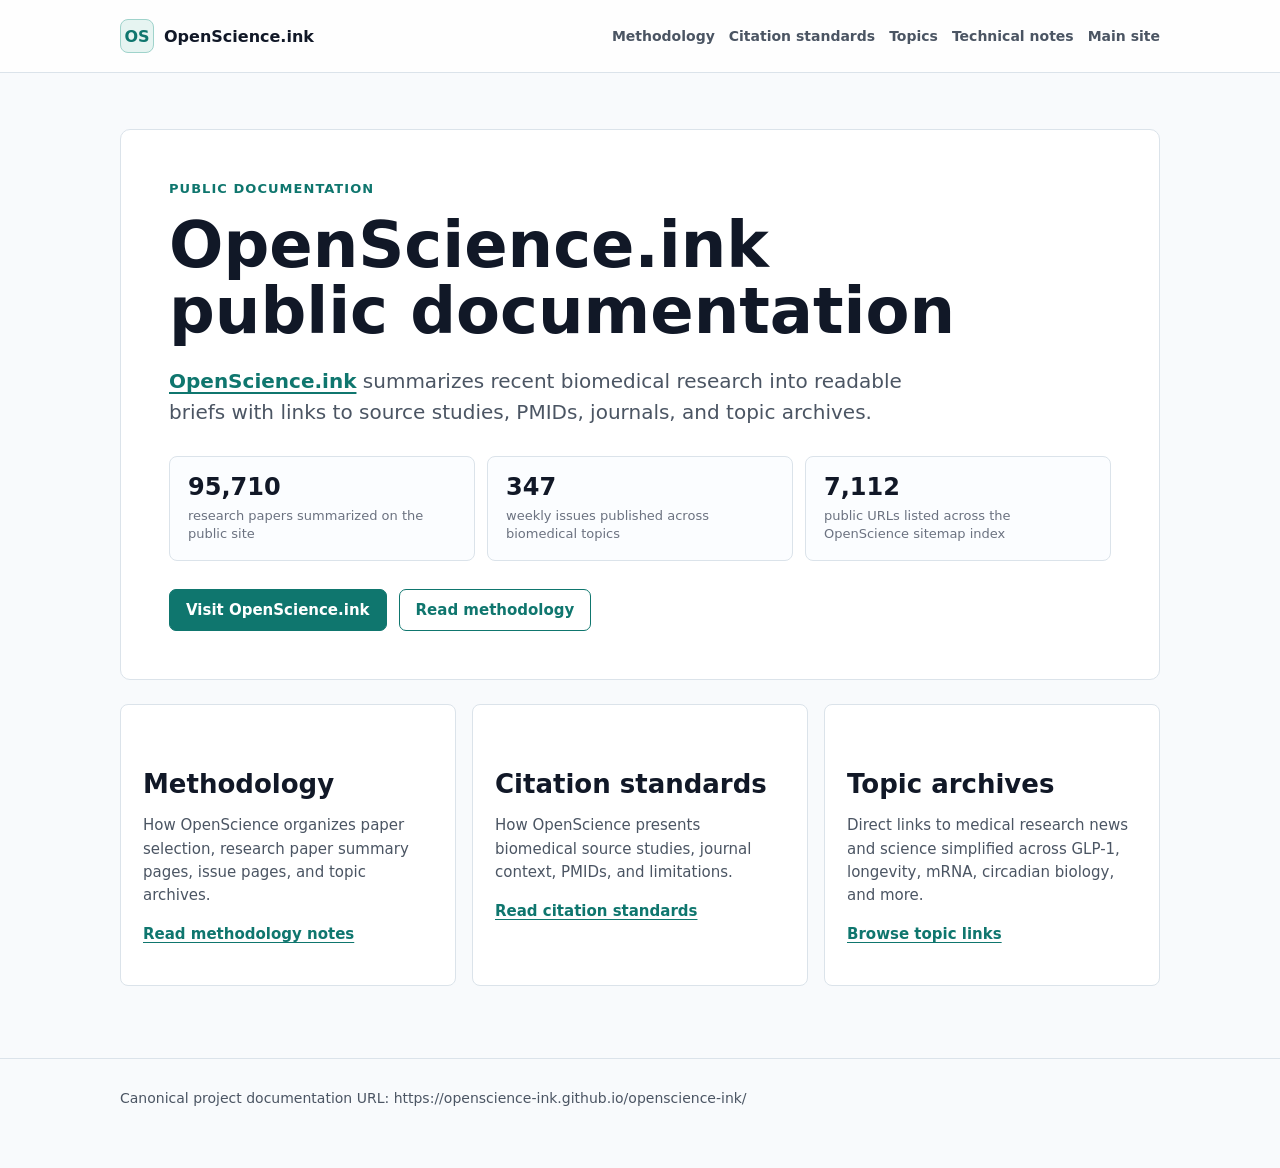
==== openscience-ink/index.html @ 2d39fa1c "Add OpenScience Pages documentation site" ====
<!doctype html>
<html lang="en">
  <head>
    <meta charset="utf-8">
    <meta name="viewport" content="width=device-width, initial-scale=1">
    <meta name="robots" content="index, follow">
    <title>OpenScience.ink | Cited Biomedical Research News, Simplified</title>
    <meta name="description" content="Public documentation for OpenScience.ink, a cited biomedical research news and research paper summary project.">
    <link rel="canonical" href="https://openscience-ink.github.io/openscience-ink/">
    <link rel="stylesheet" href="/assets/styles.css">
    <script type="application/ld+json">
      {
        "@context": "https://schema.org",
        "@graph": [
          {
            "@type": "Organization",
            "@id": "https://openscience.ink/#organization",
            "name": "OpenScience.ink",
            "url": "https://openscience.ink",
            "logo": "https://openscience.ink/logos/favicons/openscience-600.png",
            "sameAs": [
              "https://github.com/OpenScience-ink",
              "https://openscience-ink.github.io/openscience-ink/"
            ]
          },
          {
            "@type": "WebSite",
            "@id": "https://openscience.ink/#website",
            "name": "OpenScience.ink",
            "url": "https://openscience.ink",
            "publisher": {
              "@id": "https://openscience.ink/#organization"
            }
          }
        ]
      }
    </script>
  </head>
  <body>
    <header class="topbar">
      <div class="site-shell topbar-inner">
        <a class="brand" href="/openscience-ink/">
          <span class="brand-mark">OS</span>
          <span>OpenScience.ink</span>
        </a>
        <nav class="nav" aria-label="Primary">
          <a href="/openscience-ink/methodology/">Methodology</a>
          <a href="/openscience-ink/citation-standards/">Citation standards</a>
          <a href="/openscience-ink/topics/">Topics</a>
          <a href="/openscience-ink/technical-notes/">Technical notes</a>
          <a href="https://openscience.ink">Main site</a>
        </nav>
      </div>
    </header>
    <main>
      <div class="site-shell">
        <section class="hero">
          <p class="eyebrow">Public documentation</p>
          <h1>OpenScience.ink public documentation</h1>
          <p class="lead">
            <a href="https://openscience.ink">OpenScience.ink</a> summarizes recent biomedical research into readable briefs with
            links to source studies, PMIDs, journals, and topic archives.
          </p>
          <div class="stat-row" aria-label="OpenScience public surface">
            <div class="stat">
              <strong>95,710</strong>
              <span>research papers summarized on the public site</span>
            </div>
            <div class="stat">
              <strong>347</strong>
              <span>weekly issues published across biomedical topics</span>
            </div>
            <div class="stat">
              <strong>7,112</strong>
              <span>public URLs listed across the OpenScience sitemap index</span>
            </div>
          </div>
          <div class="actions">
            <a class="button" href="https://openscience.ink">Visit OpenScience.ink</a>
            <a class="button button-secondary" href="/openscience-ink/methodology/">Read methodology</a>
          </div>
        </section>

        <section class="grid" aria-label="Documentation sections">
          <article class="card">
            <h2>Methodology</h2>
            <p>How OpenScience organizes paper selection, research paper summary pages, issue pages, and topic archives.</p>
            <p><a href="/openscience-ink/methodology/">Read methodology notes</a></p>
          </article>
          <article class="card">
            <h2>Citation standards</h2>
            <p>How OpenScience presents biomedical source studies, journal context, PMIDs, and limitations.</p>
            <p><a href="/openscience-ink/citation-standards/">Read citation standards</a></p>
          </article>
          <article class="card">
            <h2>Topic archives</h2>
            <p>Direct links to medical research news and science simplified across GLP-1, longevity, mRNA, circadian biology, and more.</p>
            <p><a href="/openscience-ink/topics/">Browse topic links</a></p>
          </article>
        </section>
      </div>
    </main>
    <footer>
      <div class="site-shell">
        <p>Canonical project documentation URL: https://openscience-ink.github.io/openscience-ink/</p>
      </div>
    </footer>
  </body>
</html>
---- assets/styles.css ----
:root {
  color-scheme: light;
  --bg: #f8fafc;
  --panel: #ffffff;
  --ink: #111827;
  --muted: #4b5563;
  --subtle: #6b7280;
  --line: #dbe3ea;
  --accent: #0f766e;
  --accent-soft: #e6f4f1;
  --code: #eef4f7;
  font-family: Inter, ui-sans-serif, system-ui, -apple-system, BlinkMacSystemFont, "Segoe UI", sans-serif;
}

* {
  box-sizing: border-box;
}

body {
  margin: 0;
  background: var(--bg);
  color: var(--ink);
}

a {
  color: var(--accent);
  font-weight: 650;
  text-decoration-thickness: 0.08em;
  text-underline-offset: 0.18em;
}

.site-shell {
  width: min(1040px, calc(100vw - 40px));
  margin: 0 auto;
}

.topbar {
  border-bottom: 1px solid var(--line);
  background: rgba(255, 255, 255, 0.82);
}

.topbar-inner {
  display: flex;
  align-items: center;
  justify-content: space-between;
  gap: 20px;
  min-height: 72px;
}

.brand {
  display: inline-flex;
  align-items: center;
  gap: 10px;
  color: var(--ink);
  font-weight: 800;
  text-decoration: none;
}

.brand-mark {
  display: inline-grid;
  place-items: center;
  width: 34px;
  height: 34px;
  border: 1px solid #9fd3cb;
  border-radius: 8px;
  background: var(--accent-soft);
  color: var(--accent);
  font-size: 16px;
  letter-spacing: 0;
}

.nav {
  display: flex;
  flex-wrap: wrap;
  justify-content: flex-end;
  gap: 14px;
  font-size: 14px;
}

.nav a {
  color: var(--muted);
  font-weight: 650;
  text-decoration: none;
}

.nav a:hover {
  color: var(--accent);
}

main {
  padding: 56px 0 72px;
}

.hero {
  padding: 48px;
  border: 1px solid var(--line);
  border-radius: 10px;
  background: var(--panel);
}

.eyebrow {
  margin: 0 0 14px;
  color: var(--accent);
  font-size: 13px;
  font-weight: 800;
  letter-spacing: 0.08em;
  text-transform: uppercase;
}

h1 {
  max-width: 820px;
  margin: 0;
  font-size: clamp(34px, 6vw, 64px);
  line-height: 1.02;
  letter-spacing: 0;
}

h2 {
  margin: 42px 0 14px;
  font-size: 26px;
  line-height: 1.2;
  letter-spacing: 0;
}

h3 {
  margin: 24px 0 8px;
  font-size: 18px;
  line-height: 1.3;
  letter-spacing: 0;
}

p {
  max-width: 760px;
  margin: 0 0 16px;
  color: var(--muted);
  font-size: 17px;
  line-height: 1.65;
}

.lead {
  margin-top: 22px;
  font-size: 20px;
  line-height: 1.55;
}

.actions {
  display: flex;
  flex-wrap: wrap;
  gap: 12px;
  margin-top: 28px;
}

.button {
  display: inline-flex;
  align-items: center;
  min-height: 42px;
  padding: 0 16px;
  border: 1px solid var(--accent);
  border-radius: 7px;
  background: var(--accent);
  color: #ffffff;
  font-size: 15px;
  font-weight: 750;
  text-decoration: none;
}

.button-secondary {
  background: #ffffff;
  color: var(--accent);
}

.grid {
  display: grid;
  grid-template-columns: repeat(3, minmax(0, 1fr));
  gap: 16px;
  margin-top: 24px;
}

.card {
  min-height: 176px;
  padding: 22px;
  border: 1px solid var(--line);
  border-radius: 8px;
  background: var(--panel);
}

.card p,
.note p {
  font-size: 15px;
  line-height: 1.55;
}

.stat-row {
  display: grid;
  grid-template-columns: repeat(3, minmax(0, 1fr));
  gap: 12px;
  margin-top: 28px;
}

.stat {
  padding: 18px;
  border: 1px solid var(--line);
  border-radius: 8px;
  background: #fbfdff;
}

.stat strong {
  display: block;
  color: var(--ink);
  font-size: 24px;
  line-height: 1;
}

.stat span {
  display: block;
  margin-top: 8px;
  color: var(--subtle);
  font-size: 13px;
  line-height: 1.35;
}

.content {
  display: grid;
  grid-template-columns: minmax(0, 1fr) 280px;
  gap: 32px;
  align-items: start;
}

.article {
  padding: 42px;
  border: 1px solid var(--line);
  border-radius: 10px;
  background: var(--panel);
}

.sidebar {
  position: sticky;
  top: 24px;
  padding: 22px;
  border: 1px solid var(--line);
  border-radius: 8px;
  background: var(--panel);
}

.sidebar ul,
.article ul,
.topic-list {
  padding-left: 20px;
}

.sidebar li,
.article li,
.topic-list li {
  margin: 10px 0;
  color: var(--muted);
  line-height: 1.55;
}

.topic-list {
  display: grid;
  grid-template-columns: repeat(2, minmax(0, 1fr));
  gap: 12px 24px;
  padding-left: 20px;
}

.note {
  margin-top: 28px;
  padding: 18px;
  border: 1px solid #bfdbfe;
  border-radius: 8px;
  background: #eff6ff;
}

code {
  padding: 2px 5px;
  border-radius: 4px;
  background: var(--code);
  color: #1f2937;
  font-size: 0.92em;
}

footer {
  border-top: 1px solid var(--line);
  padding: 28px 0 42px;
  color: var(--subtle);
  font-size: 14px;
}

footer p {
  font-size: 14px;
}

@media (max-width: 780px) {
  .topbar-inner {
    align-items: flex-start;
    flex-direction: column;
    padding: 18px 0;
  }

  .nav {
    justify-content: flex-start;
  }

  main {
    padding: 28px 0 52px;
  }

  .hero,
  .article {
    padding: 28px;
  }

  .grid,
  .stat-row,
  .content,
  .topic-list {
    grid-template-columns: 1fr;
  }

  .sidebar {
    position: static;
  }
}
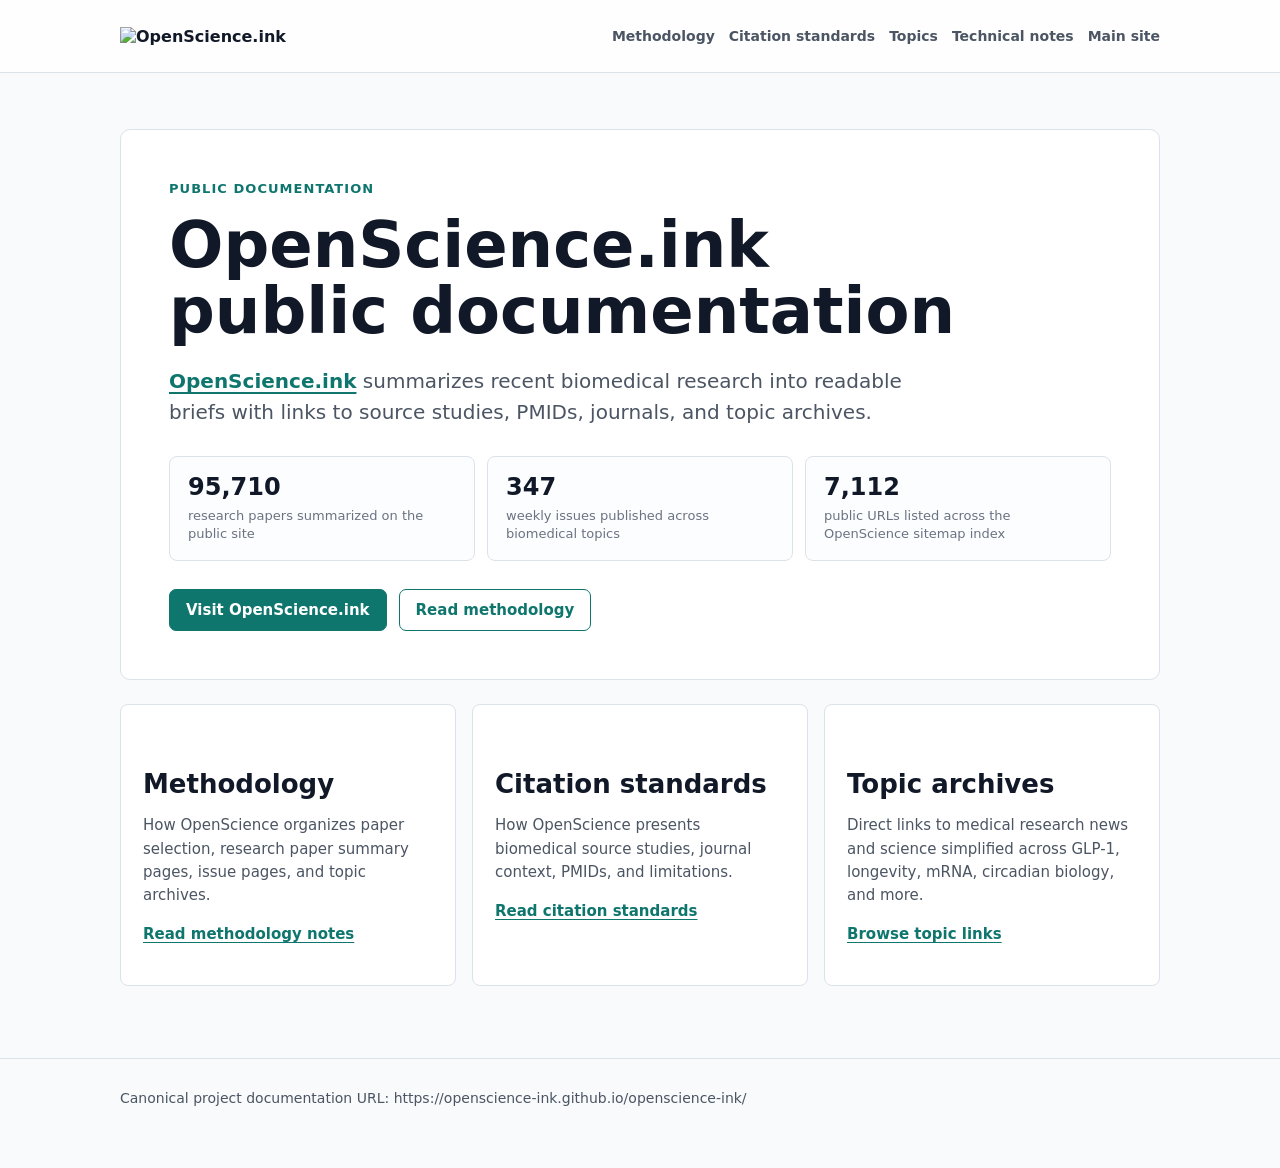
==== commit d83138fa: "Use OpenScience wordmark in Pages header" ====
--- a/openscience-ink/index.html
+++ b/openscience-ink/index.html
@@ -40,8 +40,7 @@
     <header class="topbar">
       <div class="site-shell topbar-inner">
         <a class="brand" href="/openscience-ink/">
-          <span class="brand-mark">OS</span>
-          <span>OpenScience.ink</span>
+          <img class="brand-logo" src="https://openscience.ink/logos/logo-full.svg" alt="OpenScience.ink">
         </a>
         <nav class="nav" aria-label="Primary">
           <a href="/openscience-ink/methodology/">Methodology</a>
--- a/assets/styles.css
+++ b/assets/styles.css
@@ -56,6 +56,12 @@
   text-decoration: none;
 }
 
+.brand-logo {
+  display: block;
+  width: 190px;
+  height: auto;
+}
+
 .brand-mark {
   display: inline-grid;
   place-items: center;
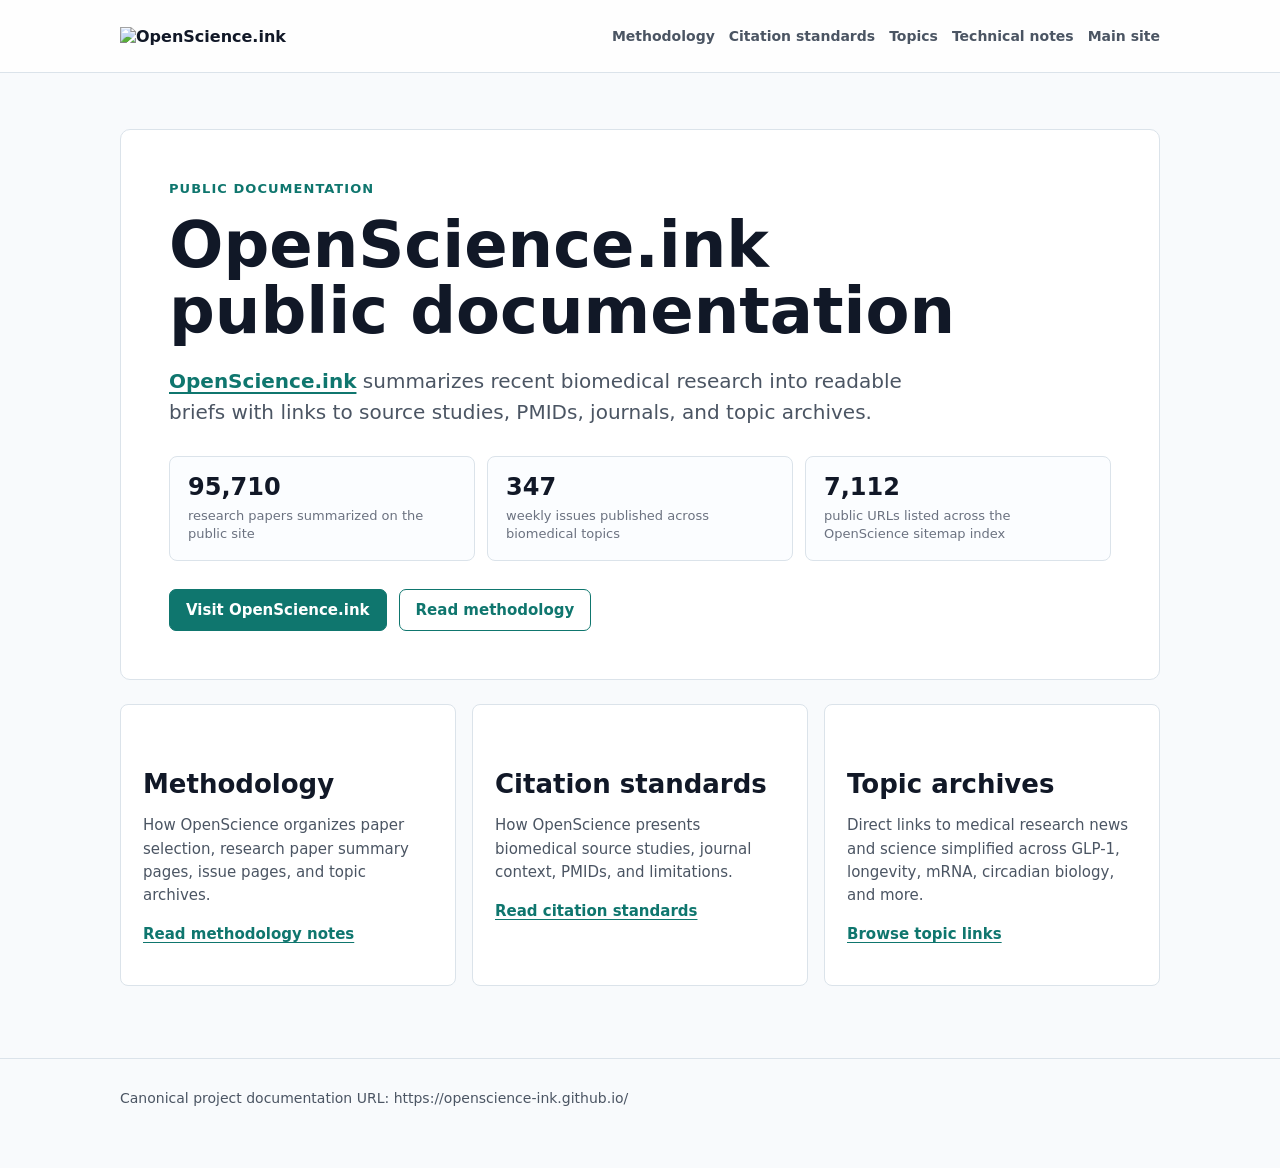
==== commit e2424195: "Make GitHub Pages root canonical" ====
--- a/openscience-ink/index.html
+++ b/openscience-ink/index.html
@@ -3,106 +3,21 @@
   <head>
     <meta charset="utf-8">
     <meta name="viewport" content="width=device-width, initial-scale=1">
-    <meta name="robots" content="index, follow">
-    <title>OpenScience.ink | Cited Biomedical Research News, Simplified</title>
-    <meta name="description" content="Public documentation for OpenScience.ink, a cited biomedical research news and research paper summary project.">
-    <link rel="canonical" href="https://openscience-ink.github.io/openscience-ink/">
+    <meta name="robots" content="noindex, follow">
+    <meta http-equiv="refresh" content="0; url=/">
+    <title>OpenScience.ink Documentation Moved</title>
+    <link rel="canonical" href="https://openscience-ink.github.io/">
+    <link rel="icon" href="https://openscience.ink/favicon.ico">
     <link rel="stylesheet" href="/assets/styles.css">
-    <script type="application/ld+json">
-      {
-        "@context": "https://schema.org",
-        "@graph": [
-          {
-            "@type": "Organization",
-            "@id": "https://openscience.ink/#organization",
-            "name": "OpenScience.ink",
-            "url": "https://openscience.ink",
-            "logo": "https://openscience.ink/logos/favicons/openscience-600.png",
-            "sameAs": [
-              "https://github.com/OpenScience-ink",
-              "https://openscience-ink.github.io/openscience-ink/"
-            ]
-          },
-          {
-            "@type": "WebSite",
-            "@id": "https://openscience.ink/#website",
-            "name": "OpenScience.ink",
-            "url": "https://openscience.ink",
-            "publisher": {
-              "@id": "https://openscience.ink/#organization"
-            }
-          }
-        ]
-      }
-    </script>
   </head>
   <body>
-    <header class="topbar">
-      <div class="site-shell topbar-inner">
-        <a class="brand" href="/openscience-ink/">
-          <img class="brand-logo" src="https://openscience.ink/logos/logo-full.svg" alt="OpenScience.ink">
-        </a>
-        <nav class="nav" aria-label="Primary">
-          <a href="/openscience-ink/methodology/">Methodology</a>
-          <a href="/openscience-ink/citation-standards/">Citation standards</a>
-          <a href="/openscience-ink/topics/">Topics</a>
-          <a href="/openscience-ink/technical-notes/">Technical notes</a>
-          <a href="https://openscience.ink">Main site</a>
-        </nav>
-      </div>
-    </header>
     <main>
-      <div class="site-shell">
-        <section class="hero">
-          <p class="eyebrow">Public documentation</p>
-          <h1>OpenScience.ink public documentation</h1>
-          <p class="lead">
-            <a href="https://openscience.ink">OpenScience.ink</a> summarizes recent biomedical research into readable briefs with
-            links to source studies, PMIDs, journals, and topic archives.
-          </p>
-          <div class="stat-row" aria-label="OpenScience public surface">
-            <div class="stat">
-              <strong>95,710</strong>
-              <span>research papers summarized on the public site</span>
-            </div>
-            <div class="stat">
-              <strong>347</strong>
-              <span>weekly issues published across biomedical topics</span>
-            </div>
-            <div class="stat">
-              <strong>7,112</strong>
-              <span>public URLs listed across the OpenScience sitemap index</span>
-            </div>
-          </div>
-          <div class="actions">
-            <a class="button" href="https://openscience.ink">Visit OpenScience.ink</a>
-            <a class="button button-secondary" href="/openscience-ink/methodology/">Read methodology</a>
-          </div>
-        </section>
-
-        <section class="grid" aria-label="Documentation sections">
-          <article class="card">
-            <h2>Methodology</h2>
-            <p>How OpenScience organizes paper selection, research paper summary pages, issue pages, and topic archives.</p>
-            <p><a href="/openscience-ink/methodology/">Read methodology notes</a></p>
-          </article>
-          <article class="card">
-            <h2>Citation standards</h2>
-            <p>How OpenScience presents biomedical source studies, journal context, PMIDs, and limitations.</p>
-            <p><a href="/openscience-ink/citation-standards/">Read citation standards</a></p>
-          </article>
-          <article class="card">
-            <h2>Topic archives</h2>
-            <p>Direct links to medical research news and science simplified across GLP-1, longevity, mRNA, circadian biology, and more.</p>
-            <p><a href="/openscience-ink/topics/">Browse topic links</a></p>
-          </article>
-        </section>
+      <div class="site-shell content">
+        <article class="article">
+          <h1>OpenScience.ink documentation moved</h1>
+          <p>This page now lives at <a href="/">https://openscience-ink.github.io/</a>.</p>
+        </article>
       </div>
     </main>
-    <footer>
-      <div class="site-shell">
-        <p>Canonical project documentation URL: https://openscience-ink.github.io/openscience-ink/</p>
-      </div>
-    </footer>
   </body>
 </html>
